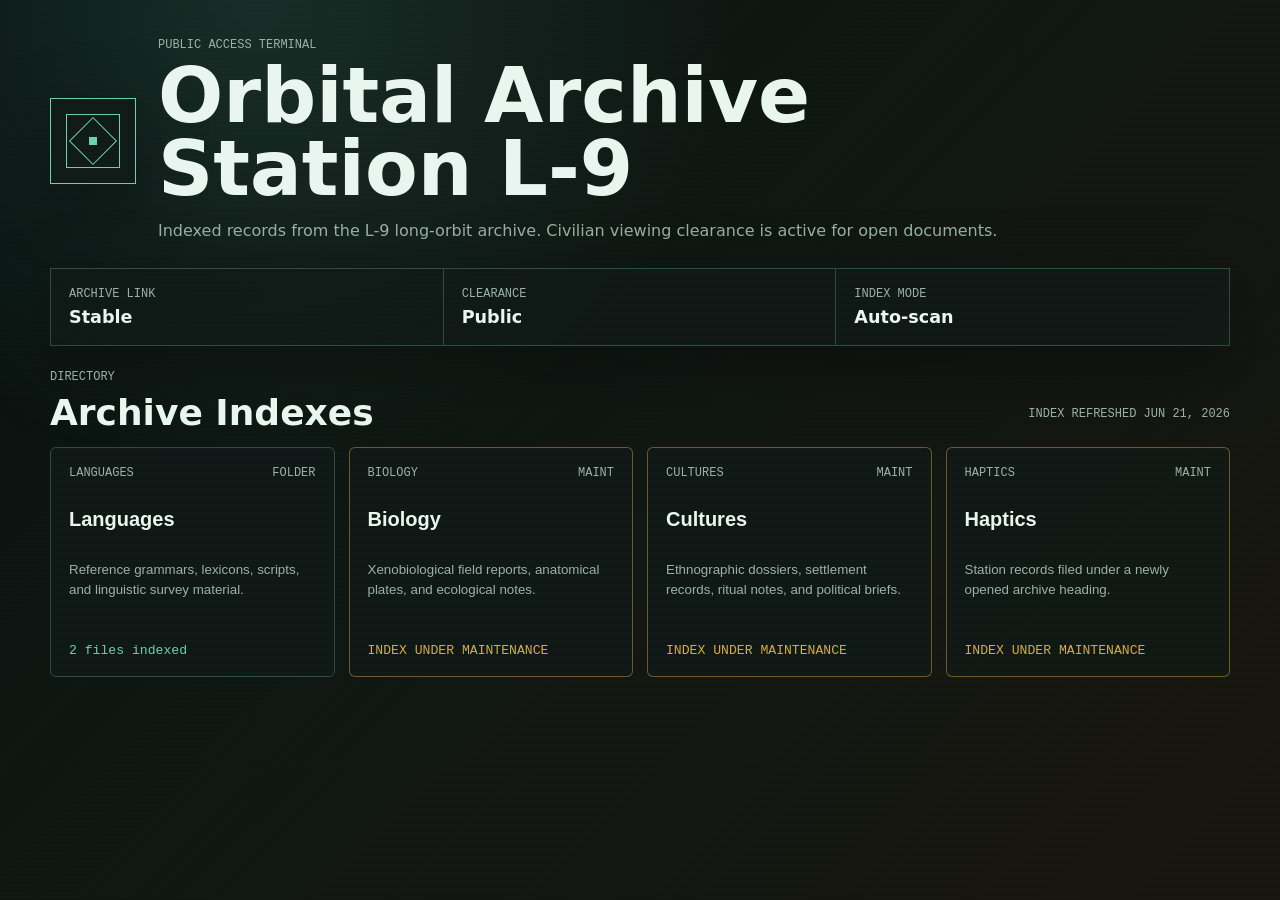
==== src/index.html @ 73ae0b1a "mvp" ====
<!doctype html>
<html lang="en">
  <head>
    <meta charset="utf-8">
    <meta name="viewport" content="width=device-width, initial-scale=1">
    <meta name="theme-color" content="#09110f">
    <title>Orbital Archive Station L-9</title>
    <link rel="stylesheet" href="./styles.css">
    <script src="./archive-manifest.js" defer></script>
    <script src="./app.js" defer></script>
  </head>
  <body>
    <div class="scanline" aria-hidden="true"></div>

    <header class="station-header">
      <div class="station-mark" aria-hidden="true">
        <span></span>
        <span></span>
        <span></span>
      </div>
      <div>
        <p class="eyebrow">Public Access Terminal</p>
        <h1>Orbital Archive Station L-9</h1>
        <p class="header-copy">
          Indexed records from the L-9 long-orbit archive. Civilian viewing clearance is active for open documents.
        </p>
      </div>
    </header>

    <main class="archive-shell">
      <section class="status-panel" aria-label="Station status">
        <div>
          <span class="status-label">Archive Link</span>
          <strong>Stable</strong>
        </div>
        <div>
          <span class="status-label">Clearance</span>
          <strong>Public</strong>
        </div>
        <div>
          <span class="status-label">Index Mode</span>
          <strong>Auto-scan</strong>
        </div>
      </section>

      <section aria-labelledby="sections-title">
        <div class="section-heading">
          <div>
            <p class="eyebrow">Directory</p>
            <h2 id="sections-title">Archive Indexes</h2>
          </div>
          <p id="generation-stamp" class="generation-stamp"></p>
        </div>
        <div id="section-grid" class="section-grid"></div>
      </section>

      <section id="document-panel" class="document-panel" aria-labelledby="documents-title" hidden>
        <div class="section-heading">
          <div>
            <p class="eyebrow" id="active-section-kicker">Index Contents</p>
            <h2 id="documents-title">Selected Archive</h2>
          </div>
        </div>
        <div id="document-list" class="document-list"></div>
      </section>
    </main>
  </body>
</html>
---- src/styles.css ----
:root {
  color-scheme: dark;
  --bg: #07110f;
  --panel: #101a17;
  --panel-strong: #16241f;
  --line: #2e4b41;
  --line-bright: #6ecfb0;
  --text: #e9f5ef;
  --muted: #9ab0a7;
  --amber: #d7a944;
  --red: #d46d62;
  --shadow: 0 20px 70px rgba(0, 0, 0, 0.35);
}

* {
  box-sizing: border-box;
}

body {
  min-height: 100vh;
  margin: 0;
  background:
    radial-gradient(circle at 20% 0%, rgba(110, 207, 176, 0.14), transparent 30rem),
    linear-gradient(135deg, #07110f 0%, #101713 48%, #18150e 100%);
  color: var(--text);
  font-family: Inter, ui-sans-serif, system-ui, -apple-system, BlinkMacSystemFont, "Segoe UI", sans-serif;
  letter-spacing: 0;
}

button,
a {
  -webkit-tap-highlight-color: transparent;
}

.scanline {
  pointer-events: none;
  position: fixed;
  inset: 0;
  z-index: 5;
  background-image: repeating-linear-gradient(
    to bottom,
    rgba(255, 255, 255, 0.035) 0,
    rgba(255, 255, 255, 0.035) 1px,
    transparent 1px,
    transparent 4px
  );
  mix-blend-mode: soft-light;
}

.station-header,
.archive-shell {
  width: min(1180px, calc(100% - 32px));
  margin-inline: auto;
}

.station-header {
  display: grid;
  grid-template-columns: auto minmax(0, 1fr);
  gap: 22px;
  align-items: center;
  padding: 38px 0 24px;
}

.station-mark {
  display: grid;
  place-items: center;
  width: 86px;
  aspect-ratio: 1;
  border: 1px solid var(--line-bright);
  background: rgba(16, 26, 23, 0.82);
  box-shadow: var(--shadow);
}

.station-mark span {
  grid-area: 1 / 1;
  display: block;
  border: 1px solid var(--line-bright);
}

.station-mark span:nth-child(1) {
  width: 54px;
  aspect-ratio: 1;
}

.station-mark span:nth-child(2) {
  width: 34px;
  aspect-ratio: 1;
  transform: rotate(45deg);
}

.station-mark span:nth-child(3) {
  width: 8px;
  aspect-ratio: 1;
  background: var(--line-bright);
}

.eyebrow,
.status-label,
.card-topline,
.document-id,
.document-action,
.generation-stamp {
  color: var(--muted);
  font-family: "SFMono-Regular", Consolas, "Liberation Mono", monospace;
  font-size: 0.75rem;
  text-transform: uppercase;
}

.eyebrow {
  margin: 0 0 8px;
}

h1,
h2,
p {
  margin-top: 0;
}

h1 {
  max-width: 820px;
  margin-bottom: 12px;
  font-size: clamp(2.2rem, 6vw, 5.2rem);
  line-height: 0.95;
}

h2 {
  margin-bottom: 0;
  font-size: clamp(1.55rem, 3vw, 2.25rem);
}

.header-copy {
  max-width: 980px;
  margin-bottom: 0;
  color: var(--muted);
  font-size: 1rem;
  line-height: 1.6;
  white-space: nowrap;
}

.archive-shell {
  display: grid;
  gap: 24px;
  padding-bottom: 44px;
}

.status-panel {
  display: grid;
  grid-template-columns: repeat(3, minmax(0, 1fr));
  border: 1px solid var(--line);
  background: rgba(16, 26, 23, 0.72);
  box-shadow: var(--shadow);
}

.status-panel > div {
  display: grid;
  gap: 6px;
  min-width: 0;
  padding: 18px;
  border-right: 1px solid var(--line);
}

.status-panel > div:last-child {
  border-right: 0;
}

.status-panel strong {
  font-size: 1.1rem;
}

.section-heading {
  display: flex;
  gap: 16px;
  align-items: end;
  justify-content: space-between;
  margin-bottom: 14px;
}

.section-grid {
  display: grid;
  grid-auto-flow: column;
  grid-auto-columns: calc((100% - 42px) / 4);
  gap: 14px;
  overflow-x: auto;
  overflow-y: hidden;
  padding: 0 0 12px;
  overscroll-behavior-inline: contain;
  scrollbar-color: var(--line-bright) rgba(16, 26, 23, 0.86);
  scrollbar-width: thin;
  scroll-snap-type: inline proximity;
}

.section-grid::-webkit-scrollbar {
  height: 10px;
}

.section-grid::-webkit-scrollbar-track {
  background: rgba(16, 26, 23, 0.86);
  border-radius: 999px;
}

.section-grid::-webkit-scrollbar-thumb {
  background: var(--line-bright);
  border-radius: 999px;
}

.section-card {
  display: grid;
  gap: 14px;
  min-height: 230px;
  padding: 18px;
  border: 1px solid var(--line);
  border-radius: 6px;
  background: rgba(16, 26, 23, 0.76);
  color: var(--text);
  text-align: left;
  cursor: pointer;
  scroll-snap-align: start;
  transition: border-color 160ms ease, box-shadow 160ms ease, background 160ms ease;
}

.section-card:hover,
.section-card:focus-visible,
.section-card[data-active="true"] {
  border-color: var(--line-bright);
  background: rgba(22, 36, 31, 0.95);
  box-shadow: inset 0 0 0 1px rgba(110, 207, 176, 0.32), 0 0 22px rgba(110, 207, 176, 0.14);
  outline: none;
}

.section-card.maintenance {
  border-color: rgba(215, 169, 68, 0.45);
}

.card-topline {
  display: flex;
  justify-content: space-between;
  gap: 10px;
}

.section-card strong {
  font-size: 1.25rem;
}

.card-copy {
  color: var(--muted);
  line-height: 1.45;
}

.card-status {
  align-self: end;
  color: var(--line-bright);
  font-family: "SFMono-Regular", Consolas, "Liberation Mono", monospace;
  font-size: 0.82rem;
}

.maintenance .card-status {
  color: var(--amber);
}

.document-panel {
  border: 1px solid var(--line);
  border-radius: 6px;
  background: rgba(16, 26, 23, 0.78);
  box-shadow: var(--shadow);
  padding: 20px;
}

.document-panel[hidden] {
  display: none;
}

.ghost-button {
  min-height: 42px;
  padding: 0 14px;
  border: 1px solid var(--line);
  border-radius: 4px;
  background: rgba(7, 17, 15, 0.72);
  color: var(--text);
  cursor: pointer;
}

.ghost-button:hover,
.ghost-button:focus-visible {
  border-color: var(--line-bright);
  outline: none;
}

.document-list {
  display: grid;
  gap: 10px;
}

.document-row {
  display: grid;
  grid-template-columns: minmax(120px, 0.8fr) minmax(0, 2fr) auto;
  gap: 16px;
  align-items: center;
  min-height: 74px;
  padding: 14px;
  border: 1px solid rgba(110, 207, 176, 0.22);
  border-radius: 4px;
  background: rgba(7, 17, 15, 0.62);
  color: var(--text);
  text-decoration: none;
}

.document-row:hover,
.document-row:focus-visible {
  border-color: var(--line-bright);
  outline: none;
}

.document-row.wip {
  border-color: rgba(215, 169, 68, 0.64);
  background: rgba(44, 34, 14, 0.5);
}

.document-row.wip:hover,
.document-row.wip:focus-visible {
  border-color: var(--amber);
}

.document-main {
  display: grid;
  gap: 5px;
  min-width: 0;
}

.document-main strong,
.document-main span,
.document-id {
  overflow-wrap: anywhere;
}

.document-main span {
  color: var(--muted);
}

.document-row.wip .document-main span,
.document-row.wip .document-action {
  color: var(--amber);
}

.document-action {
  color: var(--line-bright);
  white-space: nowrap;
}

.maintenance-notice {
  display: grid;
  gap: 10px;
  padding: 18px;
  border: 1px solid rgba(215, 169, 68, 0.5);
  border-radius: 4px;
  background: rgba(44, 34, 14, 0.38);
}

.maintenance-notice span {
  color: var(--amber);
  font-family: "SFMono-Regular", Consolas, "Liberation Mono", monospace;
  font-size: 0.82rem;
}

.maintenance-notice p {
  margin-bottom: 0;
  color: var(--muted);
  line-height: 1.55;
}

.maintenance-notice.neutral {
  border-color: rgba(110, 207, 176, 0.35);
  background: rgba(7, 17, 15, 0.42);
}

.maintenance-notice.neutral span {
  color: var(--line-bright);
}

@media (max-width: 980px) {
  .header-copy {
    white-space: normal;
  }

  .section-grid {
    grid-auto-columns: min(320px, 72vw);
  }

  .document-row {
    grid-template-columns: minmax(0, 1fr) auto;
  }

  .document-id {
    grid-column: 1 / -1;
  }
}

@media (max-width: 640px) {
  .station-header,
  .archive-shell {
    width: min(100% - 24px, 1180px);
  }

  .station-header {
    grid-template-columns: 1fr;
    padding-top: 24px;
  }

  .station-mark {
    width: 64px;
  }

  .status-panel,
  .status-panel {
    grid-template-columns: 1fr;
  }

  .status-panel > div {
    border-right: 0;
    border-bottom: 1px solid var(--line);
  }

  .status-panel > div:last-child {
    border-bottom: 0;
  }

  .section-heading {
    display: grid;
    align-items: start;
  }

  .section-card {
    min-height: 190px;
  }

  .document-panel {
    padding: 14px;
  }

  .document-row {
    grid-template-columns: 1fr;
    align-items: start;
    min-height: 0;
  }

  .document-action {
    white-space: normal;
  }
}
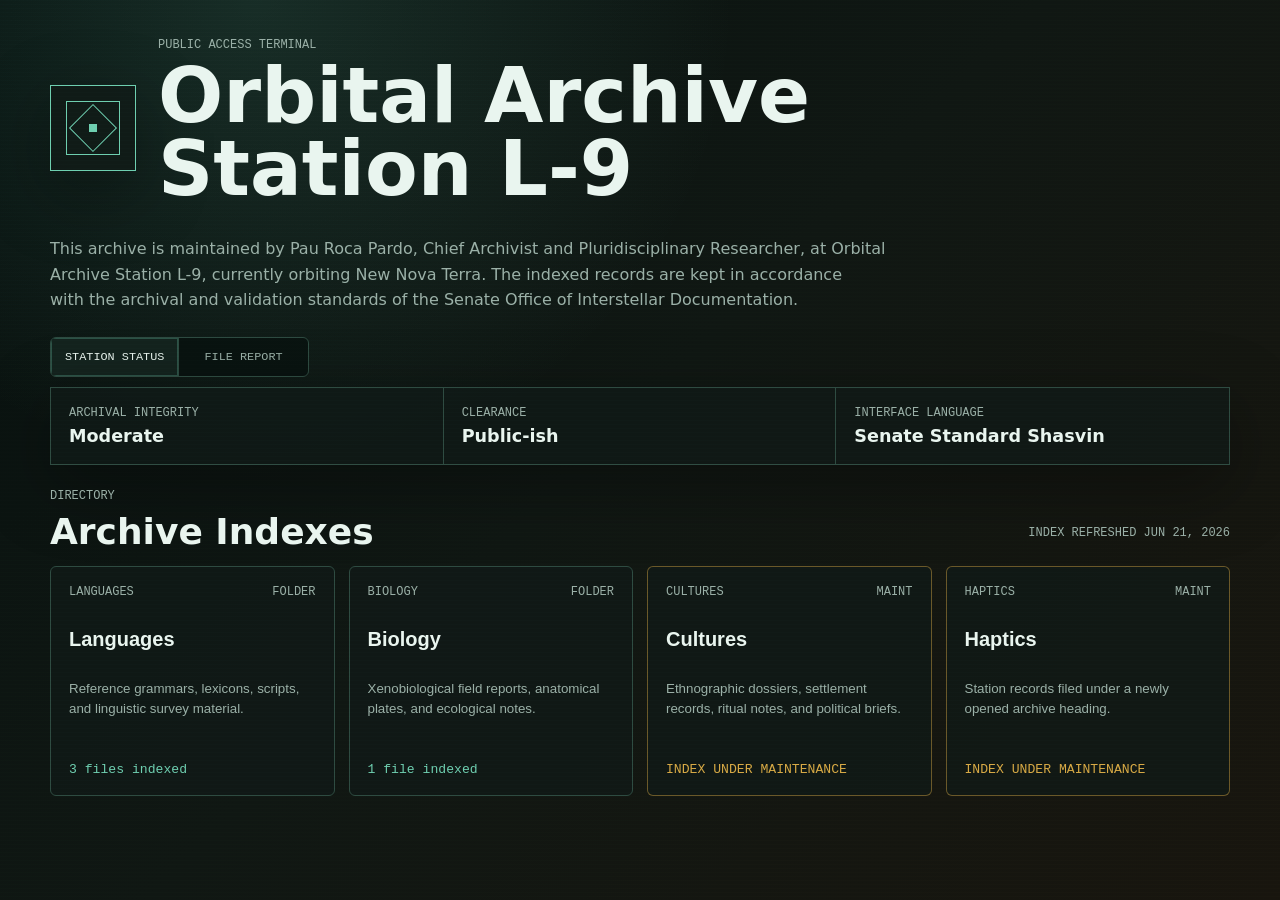
==== commit 09605079: "fixed scroll down too much" ====
--- a/src/index.html
+++ b/src/index.html
@@ -20,27 +20,25 @@
       </div>
       <div>
         <p class="eyebrow">Public Access Terminal</p>
-        <h1>Orbital Archive Station L-9</h1>
-        <p class="header-copy">
-          Indexed records from the L-9 long-orbit archive. Civilian viewing clearance is active for open documents.
-        </p>
+        <h1><span>Orbital Archive</span> <span>Station L-9</span></h1>
       </div>
     </header>
 
+    <section class="station-intro" aria-label="Archive notice">
+      <p class="header-copy">
+        This archive is maintained by Pau Roca Pardo, Chief Archivist and Pluridisciplinary Researcher, at Orbital
+        Archive Station L-9, currently orbiting New Nova Terra. The indexed records are kept in accordance with the
+        archival and validation standards of the Senate Office of Interstellar Documentation.
+      </p>
+    </section>
+
     <main class="archive-shell">
-      <section class="status-panel" aria-label="Station status">
-        <div>
-          <span class="status-label">Archive Link</span>
-          <strong>Stable</strong>
+      <section class="status-summary" aria-label="Archive summary">
+        <div class="summary-switch" aria-label="Summary view">
+          <button type="button" aria-pressed="true" data-summary-view="station">Station Status</button>
+          <button type="button" aria-pressed="false" data-summary-view="files">File Report</button>
         </div>
-        <div>
-          <span class="status-label">Clearance</span>
-          <strong>Public</strong>
-        </div>
-        <div>
-          <span class="status-label">Index Mode</span>
-          <strong>Auto-scan</strong>
-        </div>
+        <div id="status-panel" class="status-panel"></div>
       </section>
 
       <section aria-labelledby="sections-title">
--- a/src/styles.css
+++ b/src/styles.css
@@ -14,6 +14,12 @@
 
 * {
   box-sizing: border-box;
+}
+
+html,
+body {
+  max-width: 100%;
+  overflow-x: hidden;
 }
 
 body {
@@ -48,9 +54,11 @@
 }
 
 .station-header,
+.station-intro,
 .archive-shell {
   width: min(1180px, calc(100% - 32px));
   margin-inline: auto;
+  min-width: 0;
 }
 
 .station-header {
@@ -58,8 +66,18 @@
   grid-template-columns: auto minmax(0, 1fr);
   gap: 22px;
   align-items: center;
-  padding: 38px 0 24px;
-}
+  padding: 38px 0 18px;
+}
+
+.station-intro {
+  margin-bottom: 24px;
+}
+
+.station-intro .header-copy {
+  width: 100%;
+  max-width: none;
+}
+
 
 .station-mark {
   display: grid;
@@ -123,6 +141,10 @@
   line-height: 0.95;
 }
 
+h1 span {
+  display: inline;
+}
+
 h2 {
   margin-bottom: 0;
   font-size: clamp(1.55rem, 3vw, 2.25rem);
@@ -134,7 +156,7 @@
   color: var(--muted);
   font-size: 1rem;
   line-height: 1.6;
-  white-space: nowrap;
+  text-wrap: balance;
 }
 
 .archive-shell {
@@ -143,9 +165,61 @@
   padding-bottom: 44px;
 }
 
+.archive-shell > section {
+  min-width: 0;
+  max-width: 100%;
+}
+
+.status-summary {
+  display: grid;
+  gap: 10px;
+}
+
+.summary-switch {
+  display: inline-grid;
+  grid-template-columns: repeat(2, minmax(0, 1fr));
+  justify-self: start;
+  overflow: hidden;
+  border: 1px solid var(--line);
+  border-radius: 6px;
+  background: rgba(7, 17, 15, 0.72);
+}
+
+.summary-switch button {
+  min-height: 38px;
+  padding: 0 14px;
+  border: 0;
+  border-right: 1px solid var(--line);
+  background: transparent;
+  color: var(--muted);
+  font-family: "SFMono-Regular", Consolas, "Liberation Mono", monospace;
+  font-size: 0.74rem;
+  text-transform: uppercase;
+  cursor: pointer;
+}
+
+.summary-switch button:last-child {
+  border-right: 0;
+}
+
+.summary-switch button:hover,
+.summary-switch button:focus-visible,
+.summary-switch button[aria-pressed="true"] {
+  background: rgba(22, 36, 31, 0.95);
+  color: var(--text);
+  outline: none;
+}
+
+.summary-switch button[aria-pressed="true"] {
+  box-shadow: inset 0 0 0 1px rgba(110, 207, 176, 0.28);
+}
+
 .status-panel {
   display: grid;
   grid-template-columns: repeat(3, minmax(0, 1fr));
+  width: 100%;
+  max-width: 100%;
+  min-width: 0;
   border: 1px solid var(--line);
   background: rgba(16, 26, 23, 0.72);
   box-shadow: var(--shadow);
@@ -165,7 +239,37 @@
 
 .status-panel strong {
   font-size: 1.1rem;
-}
+  min-width: 0;
+  overflow-wrap: anywhere;
+}
+
+.status-detail {
+  color: var(--muted);
+  font-family: "SFMono-Regular", Consolas, "Liberation Mono", monospace;
+  font-size: 0.75rem;
+  text-transform: uppercase;
+}
+
+.status-panel .cleared strong {
+  color: var(--line-bright);
+}
+
+.status-panel .in-progress strong {
+  color: var(--amber);
+}
+
+.status-panel .classified strong {
+  color: var(--red);
+}
+
+.status-panel .in-progress {
+  background: rgba(44, 34, 14, 0.22);
+}
+
+.status-panel .classified {
+  background: rgba(52, 19, 18, 0.24);
+}
+
 
 .section-heading {
   display: flex;
@@ -176,12 +280,15 @@
 }
 
 .section-grid {
-  display: grid;
-  grid-auto-flow: column;
-  grid-auto-columns: calc((100% - 42px) / 4);
+  display: flex;
+  width: 100%;
+  min-width: 0;
   gap: 14px;
+  max-width: 100%;
   overflow-x: auto;
   overflow-y: hidden;
+  -webkit-overflow-scrolling: touch;
+  touch-action: pan-x pan-y;
   padding: 0 0 12px;
   overscroll-behavior-inline: contain;
   scrollbar-color: var(--line-bright) rgba(16, 26, 23, 0.86);
@@ -205,7 +312,9 @@
 
 .section-card {
   display: grid;
+  flex: 0 0 calc((100% - 42px) / 4);
   gap: 14px;
+  min-width: 0;
   min-height: 230px;
   padding: 18px;
   border: 1px solid var(--line);
@@ -258,6 +367,9 @@
 }
 
 .document-panel {
+  width: 100%;
+  max-width: 100%;
+  min-width: 0;
   border: 1px solid var(--line);
   border-radius: 6px;
   background: rgba(16, 26, 23, 0.78);
@@ -287,11 +399,15 @@
 
 .document-list {
   display: grid;
+  min-width: 0;
   gap: 10px;
 }
 
 .document-row {
   display: grid;
+  width: 100%;
+  max-width: 100%;
+  min-width: 0;
   grid-template-columns: minmax(120px, 0.8fr) minmax(0, 2fr) auto;
   gap: 16px;
   align-items: center;
@@ -310,35 +426,60 @@
   outline: none;
 }
 
-.document-row.wip {
+.document-row.in-progress {
   border-color: rgba(215, 169, 68, 0.64);
   background: rgba(44, 34, 14, 0.5);
 }
 
-.document-row.wip:hover,
-.document-row.wip:focus-visible {
+.document-row.in-progress:hover,
+.document-row.in-progress:focus-visible {
   border-color: var(--amber);
 }
 
+.document-row.classified {
+  border-color: rgba(212, 109, 98, 0.72);
+  background: rgba(52, 19, 18, 0.54);
+}
+
+.document-row.classified:hover,
+.document-row.classified:focus-visible {
+  border-color: var(--red);
+}
+
+.document-row.unavailable {
+  cursor: default;
+}
+
 .document-main {
   display: grid;
   gap: 5px;
   min-width: 0;
+}
+
+.document-row > * {
+  min-width: 0;
+  max-width: 100%;
 }
 
 .document-main strong,
 .document-main span,
 .document-id {
   overflow-wrap: anywhere;
+  word-break: break-word;
 }
 
 .document-main span {
   color: var(--muted);
 }
 
-.document-row.wip .document-main span,
-.document-row.wip .document-action {
+.document-row.in-progress .document-main span,
+.document-row.in-progress .document-action {
   color: var(--amber);
+}
+
+.document-row.classified .document-main span,
+.document-row.classified .document-action {
+  color: var(--red);
 }
 
 .document-action {
@@ -382,7 +523,11 @@
   }
 
   .section-grid {
-    grid-auto-columns: min(320px, 72vw);
+    gap: 12px;
+  }
+
+  .section-card {
+    flex-basis: min(320px, 72vw);
   }
 
   .document-row {
@@ -395,54 +540,193 @@
 }
 
 @media (max-width: 640px) {
+  body {
+    background:
+      radial-gradient(circle at 50% -8rem, rgba(110, 207, 176, 0.16), transparent 20rem),
+      linear-gradient(135deg, #07110f 0%, #101713 58%, #17140e 100%);
+  }
+
   .station-header,
+  .station-intro,
   .archive-shell {
-    width: min(100% - 24px, 1180px);
+    width: calc(100% - 20px);
+    max-width: calc(100vw - 20px);
   }
 
   .station-header {
+    grid-template-columns: auto minmax(0, 1fr);
+    gap: 12px;
+    align-items: start;
+    padding: 18px 0 14px;
+  }
+
+  .station-mark {
+    width: 42px;
+    margin-top: 4px;
+  }
+
+  .station-mark span:nth-child(1) {
+    width: 27px;
+  }
+
+  .station-mark span:nth-child(2) {
+    width: 18px;
+  }
+
+  h1 {
+    max-width: 100%;
+    margin-bottom: 8px;
+    font-size: 1.72rem;
+    line-height: 1;
+    overflow-wrap: anywhere;
+  }
+
+  h1 span {
+    display: block;
+  }
+
+  h2 {
+    font-size: 1.35rem;
+  }
+
+  .eyebrow,
+  .status-label,
+  .card-topline,
+  .document-id,
+  .document-action,
+  .generation-stamp {
+    font-size: 0.68rem;
+  }
+
+  .header-copy {
+    font-size: 0.9rem;
+    line-height: 1.45;
+  }
+
+  .archive-shell {
+    gap: 16px;
+    padding-bottom: 26px;
+  }
+
+  .status-panel {
+    width: 100%;
+    max-width: 100%;
+    min-width: 0;
     grid-template-columns: 1fr;
-    padding-top: 24px;
-  }
-
-  .station-mark {
-    width: 64px;
-  }
-
-  .status-panel,
-  .status-panel {
-    grid-template-columns: 1fr;
+  }
+
+  .summary-switch {
+    width: 100%;
+  }
+
+  .summary-switch button {
+    min-width: 0;
+    padding: 0 10px;
+    font-size: 0.68rem;
   }
 
   .status-panel > div {
+    gap: 4px;
+    min-width: 0;
+    padding: 10px 12px;
+    border-bottom: 1px solid var(--line);
     border-right: 0;
-    border-bottom: 1px solid var(--line);
+    border-left: 0;
   }
 
   .status-panel > div:last-child {
     border-bottom: 0;
+  }
+
+  .status-panel strong {
+    font-size: 0.9rem;
+    overflow-wrap: anywhere;
+  }
+
+  .status-detail {
+    font-size: 0.68rem;
   }
 
   .section-heading {
     display: grid;
     align-items: start;
+    gap: 6px;
+    margin-bottom: 10px;
+  }
+
+  .section-grid {
+    width: 100%;
+    min-width: 0;
+    gap: 10px;
+    max-width: 100%;
+    overflow-x: auto;
+    overflow-y: hidden;
+    padding-bottom: 10px;
+    scroll-snap-type: inline mandatory;
   }
 
   .section-card {
-    min-height: 190px;
+    flex: 0 0 calc(100vw - 42px);
+    max-width: calc(100vw - 42px);
+    gap: 6px 10px;
+    min-height: 0;
+    padding: 12px;
+    scroll-snap-align: start;
+  }
+
+  .card-topline,
+  .card-status {
+    grid-column: 1 / -1;
+  }
+
+  .card-topline {
+    order: -1;
+  }
+
+  .section-card strong {
+    font-size: 1.05rem;
+  }
+
+  .card-copy {
+    grid-column: 1 / -1;
+    font-size: 0.9rem;
+    line-height: 1.35;
+  }
+
+  .card-status {
+    margin-top: 2px;
+    font-size: 0.72rem;
   }
 
   .document-panel {
-    padding: 14px;
+    min-width: 0;
+    padding: 12px;
   }
 
   .document-row {
+    min-width: 0;
+    max-width: 100%;
     grid-template-columns: 1fr;
     align-items: start;
     min-height: 0;
+    gap: 8px;
+    padding: 12px;
+  }
+
+  .document-main {
+    gap: 4px;
+  }
+
+  .document-main strong {
+    font-size: 0.98rem;
   }
 
   .document-action {
     white-space: normal;
   }
-}
+
+  .maintenance-notice {
+    min-width: 0;
+    padding: 12px;
+  }
+}
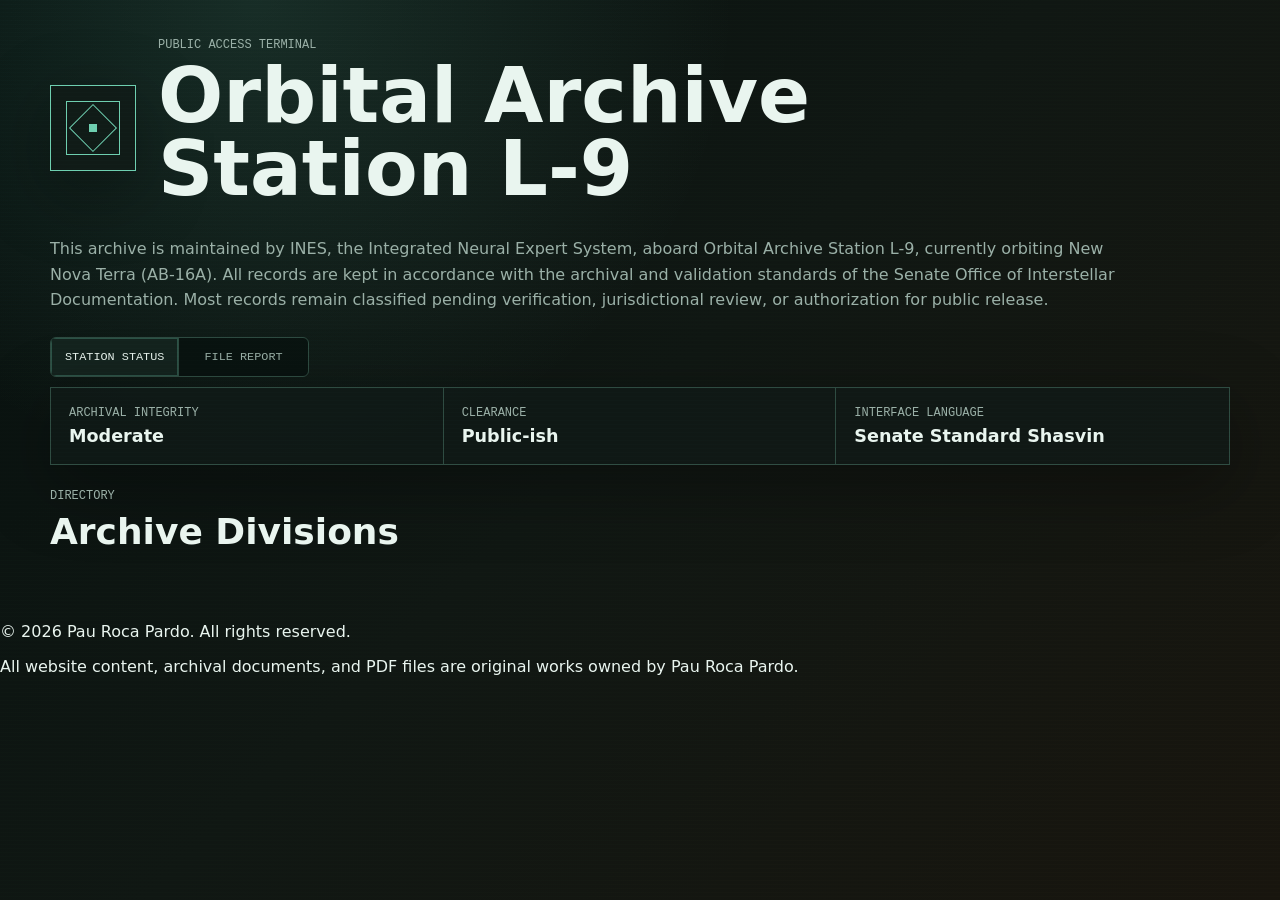
==== commit f873f710: "updated monograph" ====
--- a/src/index.html
+++ b/src/index.html
@@ -5,6 +5,7 @@
     <meta name="viewport" content="width=device-width, initial-scale=1">
     <meta name="theme-color" content="#09110f">
     <title>Orbital Archive Station L-9</title>
+    <link rel="icon" href="../favicon.ico" sizes="any">
     <link rel="stylesheet" href="./styles.css">
     <script src="./archive-manifest.js" defer></script>
     <script src="./app.js" defer></script>
@@ -26,9 +27,10 @@
 
     <section class="station-intro" aria-label="Archive notice">
       <p class="header-copy">
-        This archive is maintained by Pau Roca Pardo, Chief Archivist and Pluridisciplinary Researcher, at Orbital
-        Archive Station L-9, currently orbiting New Nova Terra. The indexed records are kept in accordance with the
-        archival and validation standards of the Senate Office of Interstellar Documentation.
+        This archive is maintained by INES, the Integrated Neural Expert System, aboard Orbital Archive
+        Station L-9, currently orbiting New Nova Terra (AB-16A). All records are kept in accordance with the archival and
+        validation standards of the Senate Office of Interstellar Documentation. Most records remain classified
+        pending verification, jurisdictional review, or authorization for public release.
       </p>
     </section>
 
@@ -38,14 +40,32 @@
           <button type="button" aria-pressed="true" data-summary-view="station">Station Status</button>
           <button type="button" aria-pressed="false" data-summary-view="files">File Report</button>
         </div>
-        <div id="status-panel" class="status-panel"></div>
+        <div id="status-panel" class="status-panel">
+          <div>
+            <span class="status-label">Archival Integrity</span>
+            <strong>Moderate</strong>
+          </div>
+          <div>
+            <span class="status-label">Clearance</span>
+            <strong>Public-ish</strong>
+          </div>
+          <div>
+            <span class="status-label">Interface Language</span>
+            <strong>Senate Standard Shasvin</strong>
+          </div>
+        </div>
       </section>
 
-      <section aria-labelledby="sections-title">
+      <nav id="navigation-bar" class="navigation-bar" aria-label="Archive navigation" hidden>
+        <button id="back-button" class="ghost-button" type="button">← Back</button>
+        <div id="breadcrumbs" class="breadcrumbs"></div>
+      </nav>
+
+      <section id="directory-section" aria-labelledby="sections-title">
         <div class="section-heading">
           <div>
-            <p class="eyebrow">Directory</p>
-            <h2 id="sections-title">Archive Indexes</h2>
+            <p class="eyebrow" id="directory-kicker">Directory</p>
+            <h2 id="sections-title">Archive Divisions</h2>
           </div>
           <p id="generation-stamp" class="generation-stamp"></p>
         </div>
@@ -62,5 +82,10 @@
         <div id="document-list" class="document-list"></div>
       </section>
     </main>
+
+    <footer class="site-footer">
+      <p>© 2026 Pau Roca Pardo. All rights reserved.</p>
+      <p>All website content, archival documents, and PDF files are original works owned by Pau Roca Pardo.</p>
+    </footer>
   </body>
 </html>
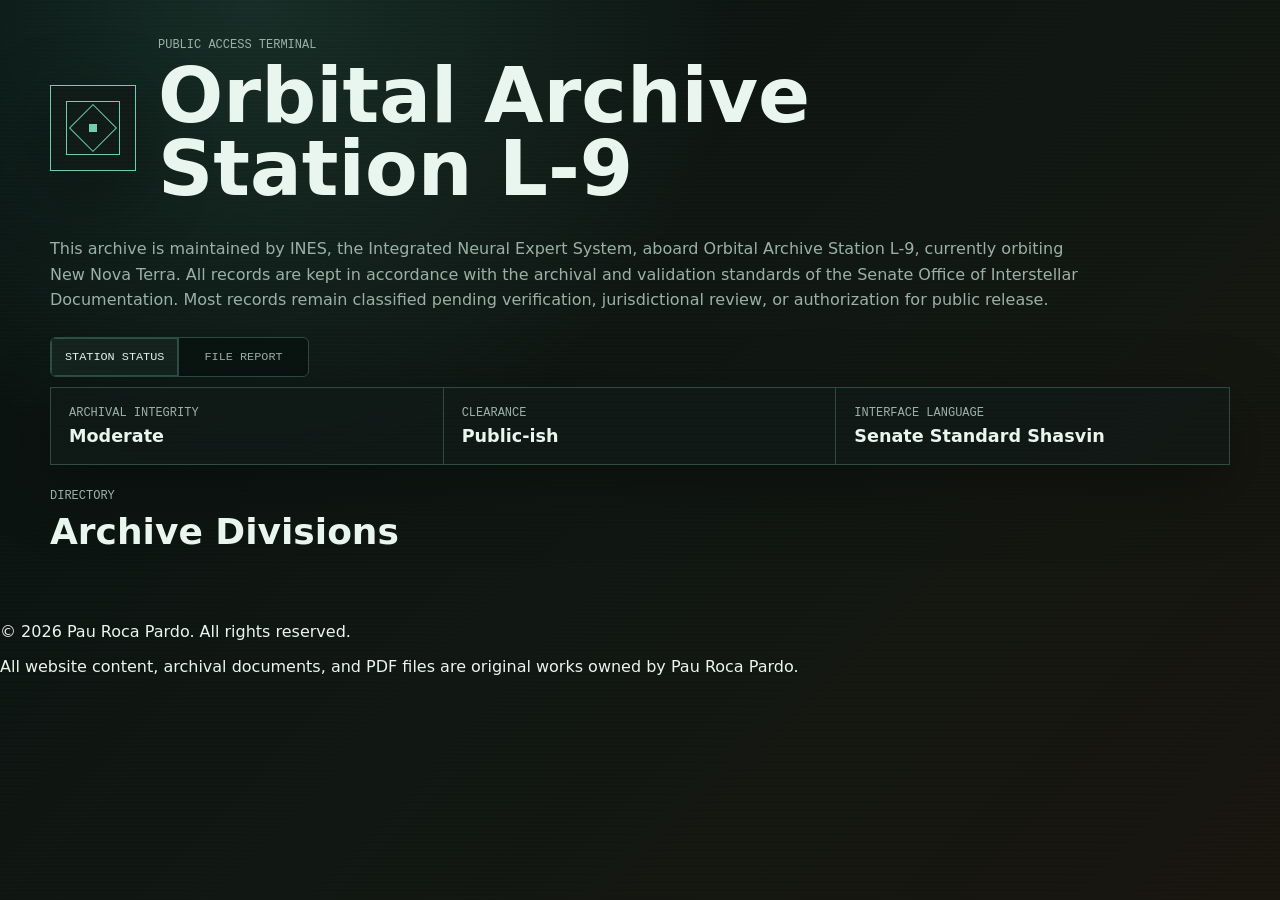
==== commit d33bc819: "desc" ====
--- a/src/index.html
+++ b/src/index.html
@@ -28,7 +28,7 @@
     <section class="station-intro" aria-label="Archive notice">
       <p class="header-copy">
         This archive is maintained by INES, the Integrated Neural Expert System, aboard Orbital Archive
-        Station L-9, currently orbiting New Nova Terra (AB-16A). All records are kept in accordance with the archival and
+        Station L-9, currently orbiting New Nova Terra. All records are kept in accordance with the archival and
         validation standards of the Senate Office of Interstellar Documentation. Most records remain classified
         pending verification, jurisdictional review, or authorization for public release.
       </p>
